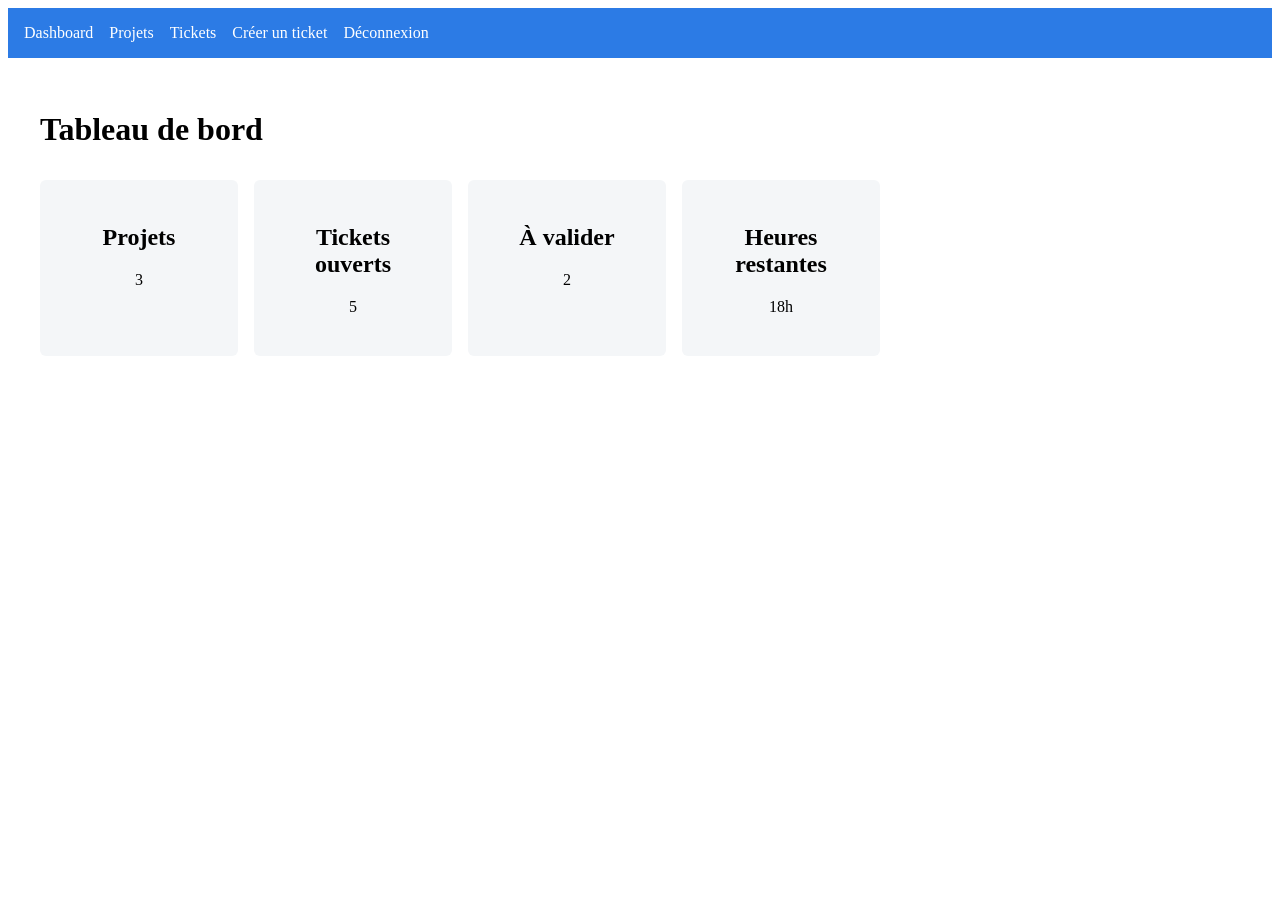
==== dashboard.html @ a52ee2bd "Ajout du dashboard statique" ====
<!DOCTYPE html>
<html lang="fr">
<head>
    <meta charset="UTF-8">
    <title>Dashboard | TP Ticketing</title>
    <link rel="stylesheet" href="css/style.css">
</head>

<body>

    <!-- Navigation -->
    <header class="main-header">
        <nav>
            <a href="dashboard.html">Dashboard</a>
            <a href="projects.html">Projets</a>
            <a href="tickets.html">Tickets</a>
            <a href="ticket-create.html">Créer un ticket</a>
            <a href="index.html">Déconnexion</a>
        </nav>
    </header>

    <!-- Contenu du dashboard -->
    <main class="dashboard">

        <h1>Tableau de bord</h1>

        <!-- Section des statistiques globales avec le nombre de projets, tickets ouverts, à valider et heures restantes -->
        <section class="stats">
            <div class="card">
                <h2>Projets</h2>
                <p>3</p>
            </div>
            <div class="card">
                <h2>Tickets ouverts</h2>
                <p>5</p>
            </div>
            <div class="card">
                <h2>À valider</h2>
                <p>2</p>
            </div>
            <div class="card">
                <h2>Heures restantes</h2>
                <p>18h</p>
            </div>

        </section>

    </main>

</body>
</html>
---- css/style.css ----
/* Header principal */
.main-header {
    background-color: #2c7be5;
    padding: 1rem;
}

.main-header nav {
    display: flex;
    gap: 1rem;
}

.main-header a {
    color: white;
    text-decoration: none;
}

/* Dashboard */
.dashboard {
    padding: 2rem;
}

/* Section statistiques */
.stats {
    display: flex;
    gap: 1rem;
    margin-top: 2rem;
}

/* Cartes statistiques */
.card {
    background-color: #f4f6f8;
    padding: 1.5rem;
    border-radius: 6px;
    width: 150px;
    text-align: center;
}
/* Page projets */
.projects {
    padding: 2rem;
}

/* Tableau */
.projects-table {
    width: 100%;
    border-collapse: collapse;
    margin-top: 1.5rem;
}

.projects-table th,
.projects-table td {
    border: 1px solid #ddd;
    padding: 0.8rem;
    text-align: left;
}

.projects-table th {
    background-color: #f4f6f8;
}
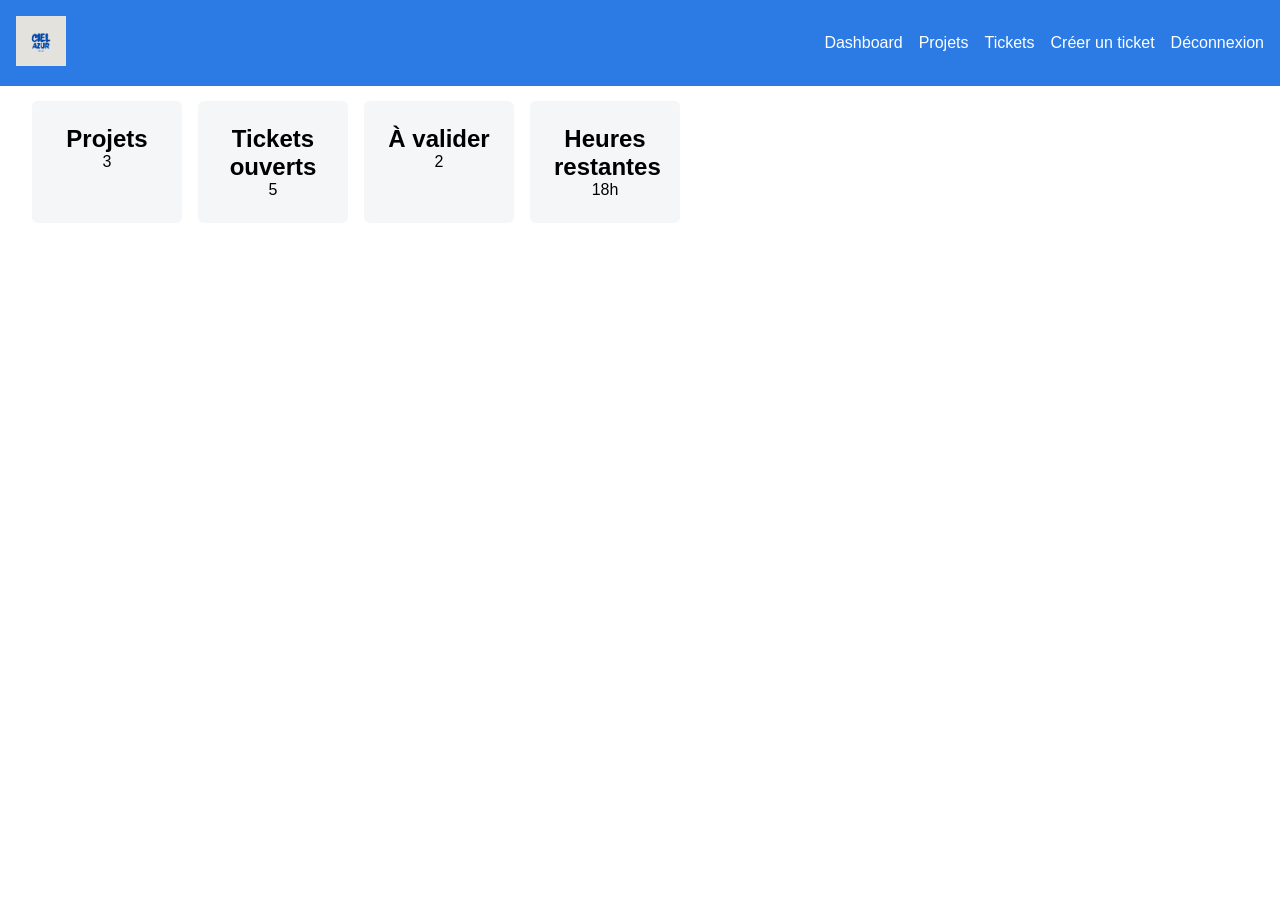
==== commit 9282d6f8: "Étape 1 terminée : pages statiques HTML/CSS du système de ticketing" ====
--- a/dashboard.html
+++ b/dashboard.html
@@ -9,7 +9,15 @@
 <body>
 
     <!-- Navigation -->
-    <header class="main-header">
+    <header class="main-header" style="position: fixed; top: 0; left: 0; right: 0; background-color: #2c7be5; z-index: 1000;">
+    <div class="header-content">
+        <!-- Logo -->
+      <div class="logo">
+    <a href="index.html">
+        <img src="assets/logo.png" alt="Logo">
+    </a>
+</div>
+        <!-- Menu -->
         <nav>
             <a href="dashboard.html">Dashboard</a>
             <a href="projects.html">Projets</a>
@@ -17,8 +25,8 @@
             <a href="ticket-create.html">Créer un ticket</a>
             <a href="index.html">Déconnexion</a>
         </nav>
-    </header>
-
+    </div>
+</header>
     <!-- Contenu du dashboard -->
     <main class="dashboard">
 
--- a/css/style.css
+++ b/css/style.css
@@ -1,3 +1,90 @@
+* {
+    box-sizing: border-box;
+    margin: 0;
+    padding: 0;
+    font-family: Arial, sans-serif;
+}
+/* =========================
+   PAGE LOGIN (ISOLEE)
+========================= */
+
+body.login-page {
+    background-color: #eaf2ff;
+    min-height: 100vh;
+}
+
+/* Header pleine largeur */
+.login-page .main-header {
+    width: 100%;
+    background-color: #2c7be5;
+}
+
+/* Contenu du header bien aligné */
+.login-page .header-content {
+    max-width: 1200px;
+    margin: 0 auto;
+    padding: 1rem 2rem;
+    display: flex;
+    justify-content: space-between;
+    align-items: center;
+}
+
+/* Zone centrale du login */
+.login-page .login-container {
+    max-width: 420px;
+    margin: 5rem auto 0;
+    background-color: rgb(64, 105, 219);
+    padding: 2.5rem;
+    border-radius: 12px;
+    box-shadow: 0 15px 40px rgba(0, 0, 0, 0.12);
+}
+
+/* Titre centré */
+.login-page .login-container h1 {
+    text-align: center;
+    margin-bottom: 2rem;
+}
+
+/* Bouton plus élégant */
+.login-page button {
+    border-radius: 10px;
+}
+
+/* Header avec logo + menu */
+.header-content {
+    display: flex;
+    align-items: center;
+    justify-content: space-between;
+}
+
+.logo img {
+    height: 50px;
+    object-fit: contain
+}
+
+
+
+
+
+.login-container h1 {
+    text-align: center;
+    margin-bottom: 1.5rem;
+}
+
+
+
+label {
+    display: block;
+    margin-bottom: 0.3rem;
+}
+
+input {
+    width: 100%;
+    padding: 0.5rem;
+}
+
+
+
 /* Header principal */
 .main-header {
     background-color: #2c7be5;
@@ -56,3 +143,174 @@
 .projects-table th {
     background-color: #f4f6f8;
 }
+/* Page tickets */
+.tickets {
+    padding: 2rem;
+}
+
+/* Tableau des tickets */
+.tickets-table {
+    width: 100%;
+    border-collapse: collapse;
+    margin-top: 1.5rem;
+}
+
+.tickets-table th,
+.tickets-table td {
+    border: 1px solid #ddd;
+    padding: 0.8rem;
+    text-align: left;
+}
+
+.tickets-table th {
+    background-color: #f4f6f8;
+}
+/* Détail du ticket */
+.ticket-detail {
+    padding: 2rem;
+}
+
+.ticket-info p {
+    margin-bottom: 0.5rem;
+}
+
+.ticket-description,
+.ticket-time {
+    margin-top: 2rem;
+    background-color: #f4f6f8;
+    padding: 1.5rem;
+    border-radius: 8px;
+}
+/* =========================
+   PAGE CRÉATION DE TICKET
+========================= */
+
+.ticket-create {
+    padding: 2rem;
+}
+
+/* Titre de la page */
+.ticket-create h1 {
+    margin-bottom: 1.5rem;
+    color: #2c7be5;
+}
+
+/* =========================
+   FORMULAIRE
+========================= */
+
+.ticket-form {
+    width: 50%;
+    max-width: 600px;
+    background-color: #ffffff;
+    padding: 2rem;
+    border-radius: 10px;
+    box-shadow: 0 8px 20px rgba(0, 0, 0, 0.1);
+}
+
+/* Groupe label + champ */
+.form-group {
+    margin-bottom: 1.2rem;
+}
+
+/* Labels */
+.form-group label {
+    display: block;
+    margin-bottom: 0.4rem;
+    font-size: 0.9rem;
+    font-weight: bold;
+    color: #333;
+}
+
+/* Champs input, select, textarea */
+.form-group input,
+.form-group select,
+.form-group textarea {
+    width: 100%;
+    padding: 0.6rem 0.7rem;
+    border-radius: 6px;
+    border: 1px solid #ccc;
+    font-size: 0.9rem;
+}
+
+/* Focus utilisateur */
+.form-group input:focus,
+.form-group select:focus,
+.form-group textarea:focus {
+    outline: none;
+    border-color: #2c7be5;
+}
+
+/* Champ multiple (collaborateurs) */
+.form-group select[multiple] {
+    height: 90px;
+}
+
+/* =========================
+   BOUTON
+========================= */
+
+.ticket-form button {
+    width: 100%;
+    padding: 0.8rem;
+    margin-top: 1rem;
+    background-color: #2c7be5;
+    color: white;
+    border: none;
+    border-radius: 6px;
+    font-size: 1rem;
+    cursor: pointer;
+    transition: background-color 0.2s ease;
+}
+
+.ticket-form button:hover {
+    background-color: #1f66c1;
+}
+/* =========================
+   LAYOUT 2 COLONNES
+========================= */
+
+.ticket-layout {
+    display: flex;
+    gap: 2rem;
+    margin-top: 1.5rem;
+}
+
+/* Colonne droite : info */
+.ticket-info-box {
+    width: 50%;
+    max-width: 600px;
+    background-color: #ffffff;
+    padding: 2rem;
+    border-radius: 10px;
+    box-shadow: 0 8px 20px rgba(0, 0, 0, 0.1);
+
+/* Image */
+.ticket-info-box img {
+    width: 100%;
+    margin-bottom: 1rem;
+}
+
+/* Titre info */
+.ticket-info-box h2 {
+    color: #2c7be5;
+    margin-bottom: 1rem;
+}
+
+/* Texte info */
+.ticket-info-box p {
+    font-size: 0.9rem;
+    color: #333;
+    margin-bottom: 0.8rem;
+}
+
+/* Responsive */
+@media (max-width: 900px) {
+    .ticket-layout {
+        flex-direction: column;
+    }
+
+    .ticket-info-box {
+        max-width: 100%;
+    }
+}
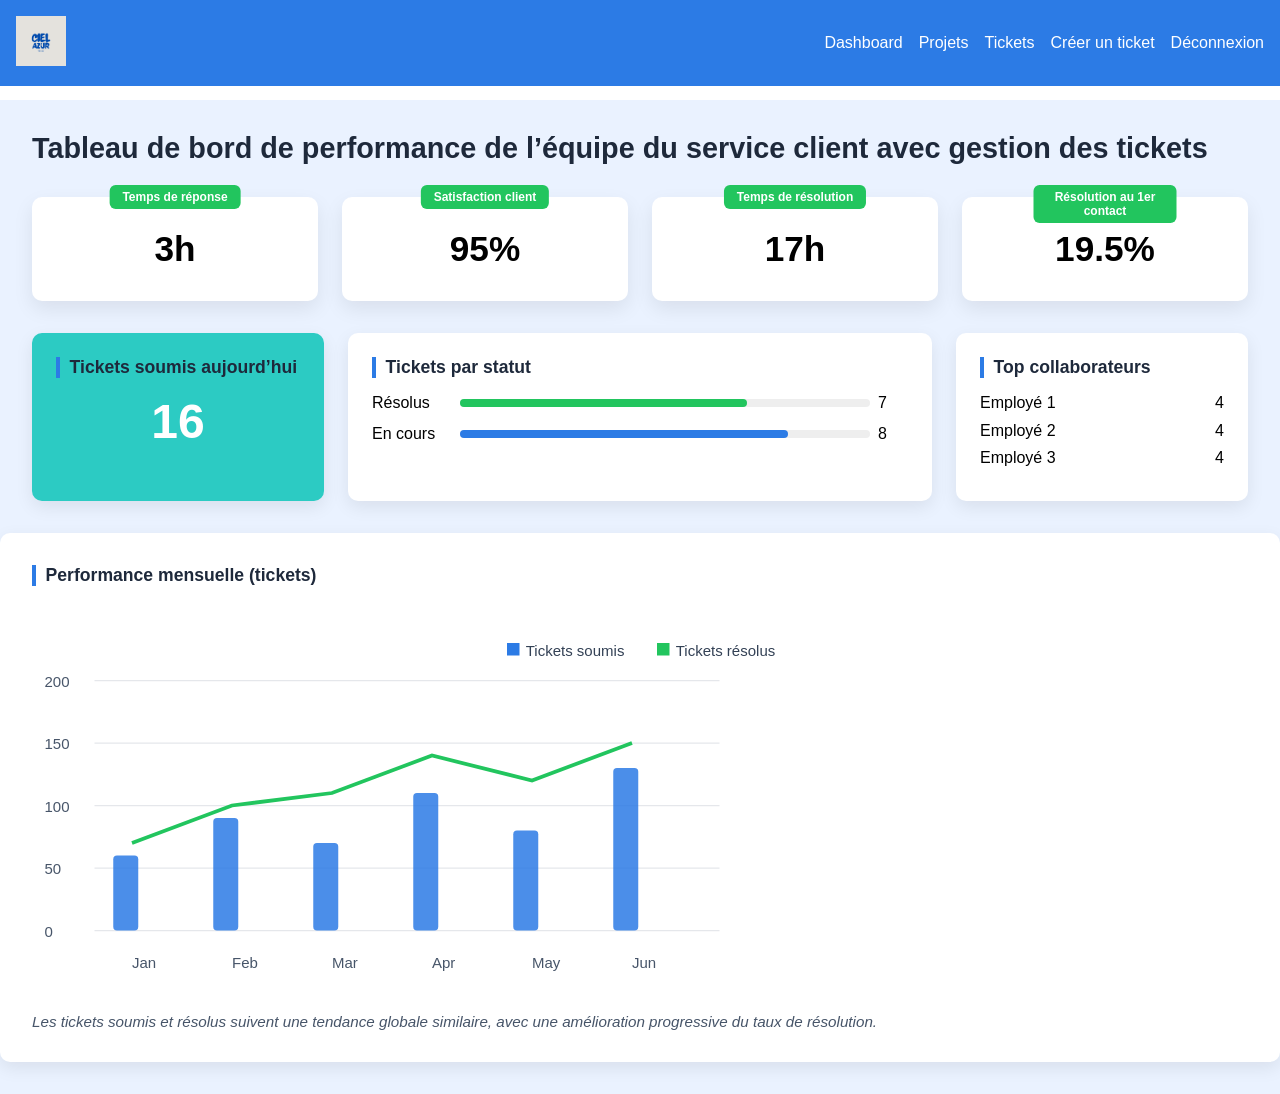
==== commit 7d98c20d: "mise a jour de la page de la page projet" ====
--- a/dashboard.html
+++ b/dashboard.html
@@ -8,15 +8,18 @@
 
 <body>
 
-    <!-- Navigation -->
-    <header class="main-header" style="position: fixed; top: 0; left: 0; right: 0; background-color: #2c7be5; z-index: 1000;">
+<!-- Navigation -->
+<header class="main-header"
+        style="position: fixed; top: 0; left: 0; right: 0; background-color: #2c7be5; z-index: 1000;">
     <div class="header-content">
+
         <!-- Logo -->
-      <div class="logo">
-    <a href="index.html">
-        <img src="assets/logo.png" alt="Logo">
-    </a>
-</div>
+        <div class="logo">
+            <a href="index.html">
+                <img src="assets/logo.png" alt="Logo">
+            </a>
+        </div>
+
         <!-- Menu -->
         <nav>
             <a href="dashboard.html">Dashboard</a>
@@ -27,33 +30,178 @@
         </nav>
     </div>
 </header>
-    <!-- Contenu du dashboard -->
-    <main class="dashboard">
-
-        <h1>Tableau de bord</h1>
-
-        <!-- Section des statistiques globales avec le nombre de projets, tickets ouverts, à valider et heures restantes -->
-        <section class="stats">
-            <div class="card">
-                <h2>Projets</h2>
-                <p>3</p>
+
+<!-- Contenu du dashboard -->
+<main class="dashboard" style="margin-top: 100px; width: 100%;">
+
+
+    <!-- TITRE DU DASHBOARD -->
+    <div class="dashboard-title-wrapper">
+        <h1 class="dashboard-title">
+            Tableau de bord de performance de l’équipe du service client avec gestion des tickets
+        </h1>
+    </div>
+
+    <!-- KPI principaux -->
+    <section class="kpi-grid">
+
+    <!-- Temps de réponse -->
+    <div style="position: relative; background: white; padding: 2rem 1.5rem; border-radius: 10px; text-align: center; box-shadow: 0 8px 20px rgba(0,0,0,0.08);">
+        <span style="position: absolute; top: -12px; left: 50%; transform: translateX(-50%); background-color: #22c55e; color: white; padding: 0.3rem 0.8rem; border-radius: 6px; font-size: 0.75rem; font-weight: 600;">
+            Temps de réponse
+        </span>
+        <div style="font-size: 2.2rem; font-weight: bold;">3h</div>
+    </div>
+
+    <!-- Satisfaction client -->
+    <div style="position: relative; background: white; padding: 2rem 1.5rem; border-radius: 10px; text-align: center; box-shadow: 0 8px 20px rgba(0,0,0,0.08);">
+        <span style="position: absolute; top: -12px; left: 50%; transform: translateX(-50%); background-color: #22c55e; color: white; padding: 0.3rem 0.8rem; border-radius: 6px; font-size: 0.75rem; font-weight: 600;">
+            Satisfaction client
+        </span>
+        <div style="font-size: 2.2rem; font-weight: bold;">95%</div>
+    </div>
+
+    <!-- Temps de résolution -->
+    <div style="position: relative; background: white; padding: 2rem 1.5rem; border-radius: 10px; text-align: center; box-shadow: 0 8px 20px rgba(0,0,0,0.08);">
+        <span style="position: absolute; top: -12px; left: 50%; transform: translateX(-50%); background-color: #22c55e; color: white; padding: 0.3rem 0.8rem; border-radius: 6px; font-size: 0.75rem; font-weight: 600;">
+            Temps de résolution
+        </span>
+        <div style="font-size: 2.2rem; font-weight: bold;">17h</div>
+    </div>
+
+    <!-- Résolution au 1er contact -->
+    <div style="position: relative; background: white; padding: 2rem 1.5rem; border-radius: 10px; text-align: center; box-shadow: 0 8px 20px rgba(0,0,0,0.08);">
+        <span style="position: absolute; top: -12px; left: 50%; transform: translateX(-50%); background-color: #22c55e; color: white; padding: 0.3rem 0.8rem; border-radius: 6px; font-size: 0.75rem; font-weight: 600;">
+            Résolution au 1er contact
+        </span>
+        <div style="font-size: 2.2rem; font-weight: bold;">19.5%</div>
+    </div>
+
+</section>
+
+
+    <!-- Ligne centrale -->
+    <section class="dashboard-row">
+
+        <!-- Tickets du jour -->
+        <div class="panel highlight">
+            <h3>Tickets soumis aujourd’hui</h3>
+            <p class="big-number">16</p>
+        </div>
+
+        <!-- Tickets par statut -->
+        <div class="panel">
+            <h3>Tickets par statut</h3>
+
+            <div class="status-row">
+                <span>Résolus</span>
+                <div class="bar">
+                    <div class="bar-fill green" style="width:70%"></div>
+                </div>
+                <span>7</span>
             </div>
-            <div class="card">
-                <h2>Tickets ouverts</h2>
-                <p>5</p>
+
+            <div class="status-row">
+                <span>En cours</span>
+                <div class="bar">
+                    <div class="bar-fill blue" style="width:80%"></div>
+                </div>
+                <span>8</span>
             </div>
-            <div class="card">
-                <h2>À valider</h2>
-                <p>2</p>
-            </div>
-            <div class="card">
-                <h2>Heures restantes</h2>
-                <p>18h</p>
-            </div>
-
-        </section>
-
-    </main>
+        </div>
+
+        <!-- Top collaborateurs -->
+        <div class="panel">
+            <h3>Top collaborateurs</h3>
+            <ul class="top-list">
+                <li>Employé 1 <span>4</span></li>
+                <li>Employé 2 <span>4</span></li>
+                <li>Employé 3 <span>4</span></li>
+            </ul>
+        </div>
+
+    </section>
+
+    <!-- Performance mensuelle -->
+   <section class="panel full" style="
+    width: 100vw;
+    margin-left: calc(-50vw + 50%);
+    padding: 2rem;
+">
+
+        <h3>Performance mensuelle (tickets)</h3>
+
+        <svg class="combo-chart" viewBox="0 0 600 300">
+
+            <!-- Grille -->
+            <g class="grid">
+                <line x1="50" y1="50" x2="550" y2="50" />
+                <line x1="50" y1="100" x2="550" y2="100" />
+                <line x1="50" y1="150" x2="550" y2="150" />
+                <line x1="50" y1="200" x2="550" y2="200" />
+                <line x1="50" y1="250" x2="550" y2="250" />
+            </g>
+
+            <!-- Axe Y -->
+            <g class="axis">
+                <text x="10" y="255">0</text>
+                <text x="10" y="205">50</text>
+                <text x="10" y="155">100</text>
+                <text x="10" y="105">150</text>
+                <text x="10" y="55">200</text>
+            </g>
+
+            <!-- Axe X -->
+            <g class="axis">
+                <text x="80" y="280">Jan</text>
+                <text x="160" y="280">Feb</text>
+                <text x="240" y="280">Mar</text>
+                <text x="320" y="280">Apr</text>
+                <text x="400" y="280">May</text>
+                <text x="480" y="280">Jun</text>
+            </g>
+
+            <!-- Barres : tickets soumis -->
+            <g class="bars">
+                <rect x="65"  y="190" width="20" height="60" />
+                <rect x="145" y="160" width="20" height="90" />
+                <rect x="225" y="180" width="20" height="70" />
+                <rect x="305" y="140" width="20" height="110" />
+                <rect x="385" y="170" width="20" height="80" />
+                <rect x="465" y="120" width="20" height="130" />
+            </g>
+
+            <!-- Courbes -->
+            <polyline
+                points="80,200 160,170 240,180 320,140 400,160 480,120"
+                class="line submitted"
+                fill="none"
+            />
+
+            <polyline
+                points="80,180 160,150 240,140 320,110 400,130 480,100"
+                class="line solved"
+                fill="none"
+            />
+
+            <!-- Légende -->
+            <g class="legend">
+                <rect x="380" y="20" width="10" height="10" fill="#2c7be5"/>
+                <text x="395" y="30">Tickets soumis</text>
+
+                <rect x="500" y="20" width="10" height="10" fill="#22c55e"/>
+                <text x="515" y="30">Tickets résolus</text>
+            </g>
+
+        </svg>
+
+        <p class="chart-analysis">
+            Les tickets soumis et résolus suivent une tendance globale similaire,
+            avec une amélioration progressive du taux de résolution.
+        </p>
+    </section>
+
+</main>
 
 </body>
 </html>
--- a/css/style.css
+++ b/css/style.css
@@ -121,28 +121,10 @@
     width: 150px;
     text-align: center;
 }
-/* Page projets */
-.projects {
-    padding: 2rem;
-}
+
 
 /* Tableau */
-.projects-table {
-    width: 100%;
-    border-collapse: collapse;
-    margin-top: 1.5rem;
-}
-
-.projects-table th,
-.projects-table td {
-    border: 1px solid #ddd;
-    padding: 0.8rem;
-    text-align: left;
-}
-
-.projects-table th {
-    background-color: #f4f6f8;
-}
+
 /* Page tickets */
 .tickets {
     padding: 2rem;
@@ -284,7 +266,7 @@
     padding: 2rem;
     border-radius: 10px;
     box-shadow: 0 8px 20px rgba(0, 0, 0, 0.1);
-
+}
 /* Image */
 .ticket-info-box img {
     width: 100%;
@@ -314,3 +296,325 @@
         max-width: 100%;
     }
 }
+/* =========================
+   DASHBOARD KPI – TICKETING
+========================= */
+
+.dashboard {
+    background-color: #eaf2ff;
+    min-height: 100vh;
+}
+
+/* KPI */
+.kpi-grid {
+    display: grid;
+    grid-template-columns: repeat(auto-fit, minmax(200px, 1fr));
+    gap: 1.5rem;
+    margin-bottom: 2rem;
+}
+
+.kpi-card {
+    background-color: white;
+    padding: 1.2rem;
+    border-radius: 10px;
+    box-shadow: 0 6px 18px rgba(0,0,0,0.08);
+}
+
+.kpi-title {
+    font-size: 0.85rem;
+    color: #555;
+}
+
+.kpi-value {
+    font-size: 1.8rem;
+    color: #2c7be5;
+}
+
+/* Ligne centrale */
+.dashboard-row {
+    display: grid;
+    grid-template-columns: 1fr 2fr 1fr;
+    gap: 1.5rem;
+    margin-bottom: 2rem;
+}
+
+/* Panels */
+.panel {
+    background-color: white;
+    padding: 1.5rem;
+    border-radius: 10px;
+    box-shadow: 0 6px 18px rgba(0,0,0,0.08);
+}
+
+.panel.highlight {
+    background-color: #2ccbc3;
+    color: white;
+}
+
+.big-number {
+    font-size: 3rem;
+    font-weight: bold;
+    text-align: center;
+}
+
+/* Statuts */
+.status-row {
+    display: grid;
+    grid-template-columns: 80px 1fr 30px;
+    align-items: center;
+    gap: 0.5rem;
+    margin-bottom: 0.8rem;
+}
+
+.bar {
+    background-color: #eee;
+    height: 8px;
+    border-radius: 4px;
+}
+
+.bar-fill {
+    height: 100%;
+    border-radius: 4px;
+}
+
+.bar-fill.green { background-color: #22c55e; }
+.bar-fill.blue { background-color: #2c7be5; }
+
+/* Top list */
+.top-list {
+    list-style: none;
+    padding: 0;
+}
+
+.top-list li {
+    display: flex;
+    justify-content: space-between;
+    margin-bottom: 0.6rem;
+}
+
+/* Performance */
+.panel.full {
+    margin-top: 2rem;
+}
+
+.fake-chart {
+    display: flex;
+    gap: 0.6rem;
+    align-items: flex-end;
+    height: 200px;
+    margin-top: 1rem;
+}
+
+.chart-bar {
+    width: 30px;
+    background-color: #2c7be5;
+    border-radius: 4px 4px 0 0;
+}
+
+.chart-legend {
+    margin-top: 0.8rem;
+    font-size: 0.85rem;
+    color: #555;
+}
+
+/* Responsive */
+@media (max-width: 900px) {
+    .dashboard-row {
+        grid-template-columns: 1fr;
+    }
+}
+/* Titres des sections dashboard */
+.dashboard h1 {
+    font-size: 1.8rem;
+    margin-bottom: 2rem;
+    color: #1e293b;
+}
+
+.panel h3 {
+    font-size: 1.1rem;
+    font-weight: 600;
+    margin-bottom: 1rem;
+    color: #1e293b;
+    border-left: 4px solid #2c7be5;
+    padding-left: 0.6rem;
+}
+/* Graphiques combinés */
+.charts-row {
+    display: grid;
+    grid-template-columns: 1fr 1fr;
+    gap: 2rem;
+    align-items: center;
+}
+
+.fake-chart.line {
+    height: 200px;
+}
+
+.line-chart {
+    width: 100%;
+    height: 100%;
+}
+
+/* Texte d'analyse */
+.chart-analysis {
+    margin-top: 1rem;
+    font-size: 0.95rem;
+    color: #475569;
+    font-style: italic;
+}
+/*/* =========================
+   COMBO CHART (BARRES + LIGNE)
+========================= */
+
+.combo-chart {
+    width: 100%;
+    max-width: 750px;
+    height: auto;
+    margin-top: 1rem;
+}
+
+/* Grille */
+.grid line {
+    stroke: #e5e7eb;
+    stroke-width: 1;
+}
+
+/* Axes */
+.axis text {
+    font-size: 12px;
+    fill: #475569;
+}
+
+/* Barres */
+.bars rect {
+    fill: #2c7be5;
+    opacity: 0.85;
+    rx: 3;
+}
+
+/* Courbe */
+.line.solved {
+    fill: none;
+    stroke: #22c55e;
+    stroke-width: 3;
+}
+
+/* Points */
+.points circle {
+    fill: #22c55e;
+}
+
+/* Légende */
+.legend text {
+    font-size: 12px;
+    fill: #334155;
+}
+
+/* Analyse */
+.chart-analysis {
+    margin-top: 1rem;
+    font-size: 0.95rem;
+    color: #475569;
+    font-style: italic;
+}
+.line {
+    fill: none;
+}
+
+/* Page projets – style moderne */
+.page-title {
+    font-size: 1.8rem;
+    margin-bottom: 0.3rem;
+    text-align: center;
+}
+
+.page-subtitle {
+    color: #64748b;
+    margin-bottom: 2.5rem;
+    text-align: center;
+}
+
+.projects-grid {
+    display: grid;
+    grid-template-columns: repeat(auto-fill, minmax(360px, 1fr));
+    gap: 2rem;
+}
+
+/* Cartes plus grandes */
+.project-card {
+    background: white;
+    padding: 2rem;
+    border-radius: 16px;
+    box-shadow: 0 12px 30px rgba(0,0,0,0.1);
+    min-height: 240px;
+}
+
+
+/* Header projet */
+.project-header {
+    display: flex;
+    justify-content: space-between;
+    align-items: center;
+}
+
+.project-header h2 {
+    font-size: 1.2rem;
+}
+
+/* Badges */
+.badge {
+    font-size: 0.7rem;
+    padding: 0.3rem 0.6rem;
+    border-radius: 999px;
+    color: white;
+}
+
+.badge.active {
+    background-color: #22c55e;
+}
+
+.badge.warning {
+    background-color: #f59e0b;
+}
+
+/* Infos projet */
+.project-client,
+.project-collab {
+    font-size: 0.9rem;
+    color: #475569;
+}
+
+/* Heures */
+.hours span {
+    font-size: 0.85rem;
+}
+
+.progress {
+    background: #e5e7eb;
+    border-radius: 999px;
+    height: 8px;
+    overflow: hidden;
+    margin-top: 4px;
+}
+
+.progress-fill {
+    background: #2c7be5;
+    height: 100%;
+}
+
+.progress-fill.danger {
+    background: #ef4444;
+}
+
+/* Actions */
+.project-actions {
+    margin-top: auto;
+}
+
+.btn-link {
+    display: inline-block;
+    margin-top: 0.8rem;
+    text-decoration: none;
+    color: #2c7be5;
+    font-weight: 500;
+}
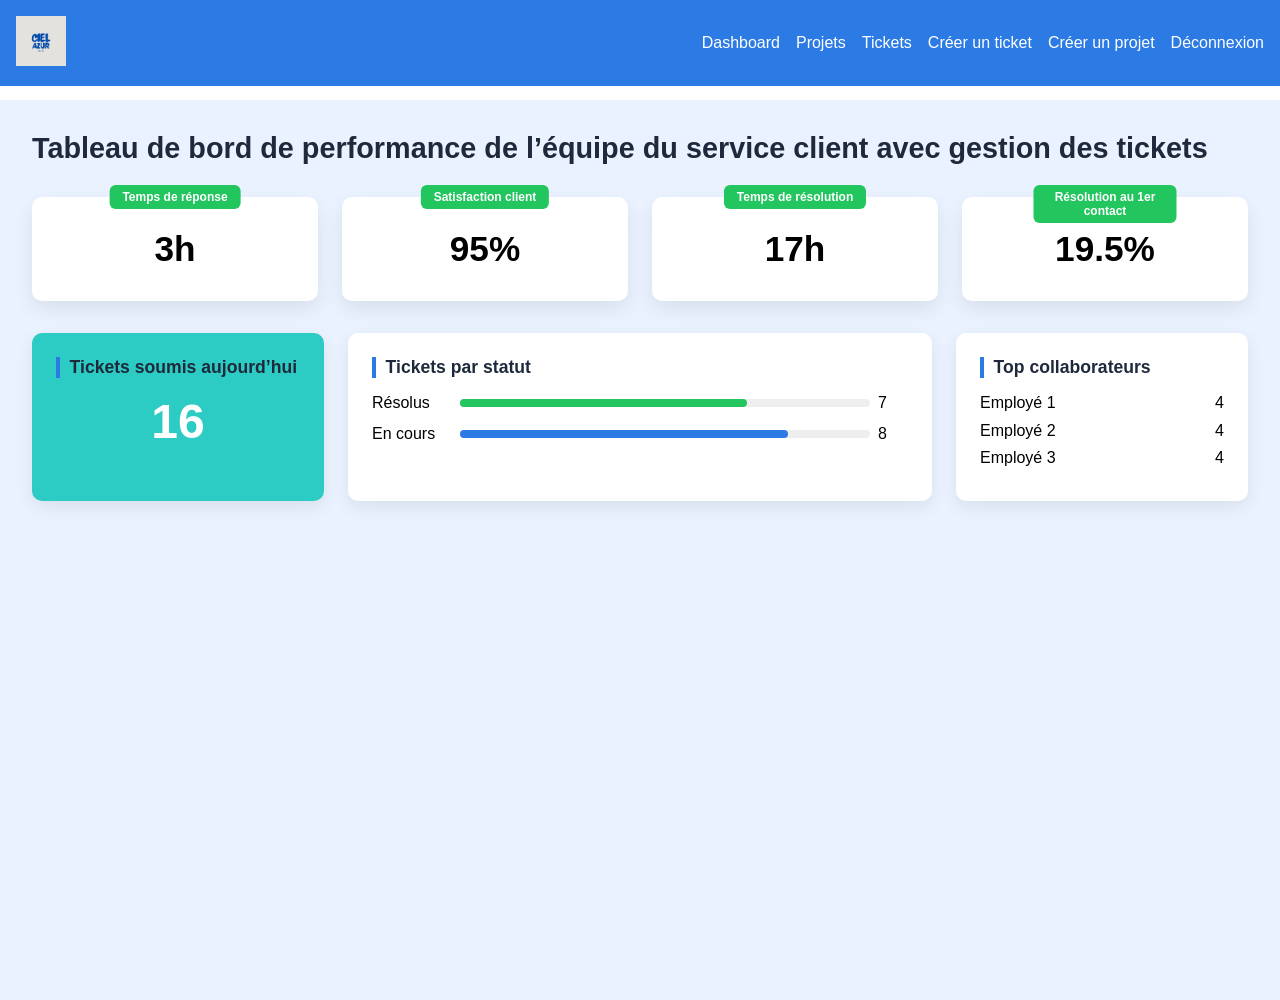
==== commit a531d38d: "creation de projet et detail de projet" ====
--- a/dashboard.html
+++ b/dashboard.html
@@ -26,6 +26,7 @@
             <a href="projects.html">Projets</a>
             <a href="tickets.html">Tickets</a>
             <a href="ticket-create.html">Créer un ticket</a>
+            <a href="project-create.html">Créer un projet</a>
             <a href="index.html">Déconnexion</a>
         </nav>
     </div>
@@ -122,84 +123,6 @@
 
     </section>
 
-    <!-- Performance mensuelle -->
-   <section class="panel full" style="
-    width: 100vw;
-    margin-left: calc(-50vw + 50%);
-    padding: 2rem;
-">
-
-        <h3>Performance mensuelle (tickets)</h3>
-
-        <svg class="combo-chart" viewBox="0 0 600 300">
-
-            <!-- Grille -->
-            <g class="grid">
-                <line x1="50" y1="50" x2="550" y2="50" />
-                <line x1="50" y1="100" x2="550" y2="100" />
-                <line x1="50" y1="150" x2="550" y2="150" />
-                <line x1="50" y1="200" x2="550" y2="200" />
-                <line x1="50" y1="250" x2="550" y2="250" />
-            </g>
-
-            <!-- Axe Y -->
-            <g class="axis">
-                <text x="10" y="255">0</text>
-                <text x="10" y="205">50</text>
-                <text x="10" y="155">100</text>
-                <text x="10" y="105">150</text>
-                <text x="10" y="55">200</text>
-            </g>
-
-            <!-- Axe X -->
-            <g class="axis">
-                <text x="80" y="280">Jan</text>
-                <text x="160" y="280">Feb</text>
-                <text x="240" y="280">Mar</text>
-                <text x="320" y="280">Apr</text>
-                <text x="400" y="280">May</text>
-                <text x="480" y="280">Jun</text>
-            </g>
-
-            <!-- Barres : tickets soumis -->
-            <g class="bars">
-                <rect x="65"  y="190" width="20" height="60" />
-                <rect x="145" y="160" width="20" height="90" />
-                <rect x="225" y="180" width="20" height="70" />
-                <rect x="305" y="140" width="20" height="110" />
-                <rect x="385" y="170" width="20" height="80" />
-                <rect x="465" y="120" width="20" height="130" />
-            </g>
-
-            <!-- Courbes -->
-            <polyline
-                points="80,200 160,170 240,180 320,140 400,160 480,120"
-                class="line submitted"
-                fill="none"
-            />
-
-            <polyline
-                points="80,180 160,150 240,140 320,110 400,130 480,100"
-                class="line solved"
-                fill="none"
-            />
-
-            <!-- Légende -->
-            <g class="legend">
-                <rect x="380" y="20" width="10" height="10" fill="#2c7be5"/>
-                <text x="395" y="30">Tickets soumis</text>
-
-                <rect x="500" y="20" width="10" height="10" fill="#22c55e"/>
-                <text x="515" y="30">Tickets résolus</text>
-            </g>
-
-        </svg>
-
-        <p class="chart-analysis">
-            Les tickets soumis et résolus suivent une tendance globale similaire,
-            avec une amélioration progressive du taux de résolution.
-        </p>
-    </section>
 
 </main>
 
--- a/css/style.css
+++ b/css/style.css
@@ -127,6 +127,7 @@
 
 /* Page tickets */
 .tickets {
+    margin-top: 100px; 
     padding: 2rem;
 }
 
@@ -526,6 +527,13 @@
     font-size: 1.8rem;
     margin-bottom: 0.3rem;
     text-align: center;
+    padding: 0.6rem 1.2rem;
+    border: 2px solid #2c7be5;
+    border-radius: 12px;
+    margin: 0 auto 1rem auto ;
+    display: flex;    justify-content: center;
+    align-items: center;
+
 }
 
 .page-subtitle {
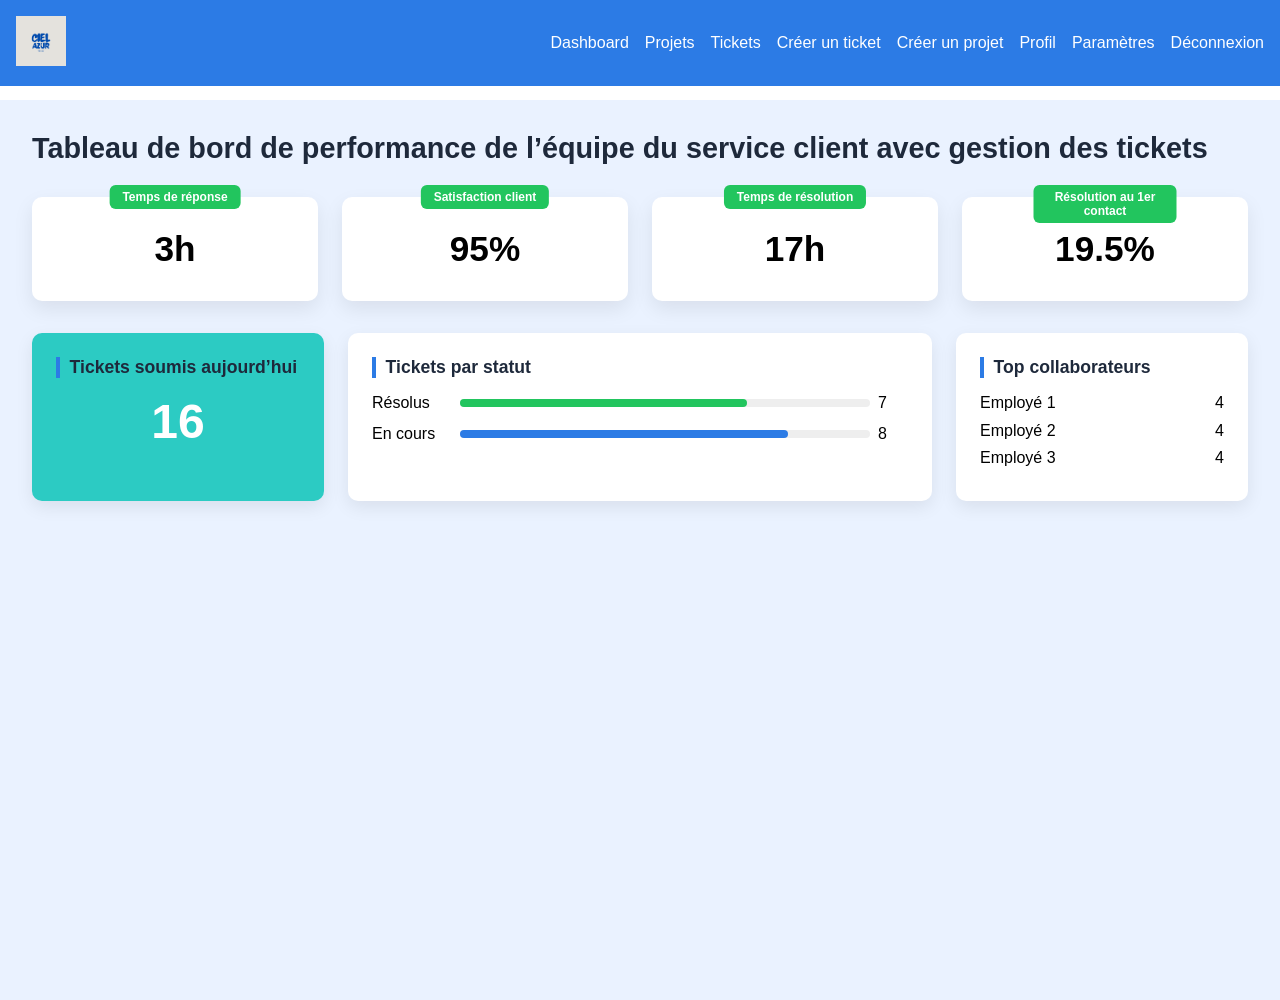
==== commit f1c0c508: "creation des page profile, forgot password register et setting  .htlm" ====
--- a/dashboard.html
+++ b/dashboard.html
@@ -27,6 +27,8 @@
             <a href="tickets.html">Tickets</a>
             <a href="ticket-create.html">Créer un ticket</a>
             <a href="project-create.html">Créer un projet</a>
+            <a href="profile.html">Profil</a>
+            <a href="setting.html">Paramètres</a>
             <a href="index.html">Déconnexion</a>
         </nav>
     </div>
--- a/css/style.css
+++ b/css/style.css
@@ -227,6 +227,87 @@
 /* Champ multiple (collaborateurs) */
 .form-group select[multiple] {
     height: 90px;
+}
+/* =========================
+   PAGE DÉTAIL DU TICKET
+========================= */
+
+.ticket-detail {
+    margin-top: 100px;
+    padding: 2rem;
+    background-color: #eaf2ff;
+    min-height: calc(100vh - 100px);
+}
+
+/* Titre principal */
+.ticket-detail h1 {
+    text-align: center;
+    margin-bottom: 2rem;
+    font-size: 1.8rem;
+    color: #1e293b;
+}
+
+/* Bloc infos générales */
+.ticket-info {
+    display: grid;
+    grid-template-columns: repeat(auto-fit, minmax(220px, 1fr));
+    gap: 1rem;
+    background-color: white;
+    padding: 1.5rem;
+    border-radius: 14px;
+    box-shadow: 0 10px 25px rgba(0,0,0,0.08);
+    margin-bottom: 2rem;
+}
+
+.ticket-info p {
+    background-color: #f8fafc;
+    padding: 0.8rem 1rem;
+    border-radius: 10px;
+    font-size: 0.95rem;
+}
+
+.ticket-info strong {
+    color: #2c7be5;
+}
+
+/* Sections (description / temps) */
+.ticket-description,
+.ticket-time {
+    background-color: white;
+    padding: 1.8rem;
+    border-radius: 14px;
+    box-shadow: 0 10px 25px rgba(0,0,0,0.08);
+    margin-bottom: 2rem;
+}
+
+/* Titres des sections */
+.ticket-description h2,
+.ticket-time h2 {
+    font-size: 1.2rem;
+    margin-bottom: 1rem;
+    color: #1e293b;
+    border-left: 4px solid #2c7be5;
+    padding-left: 0.6rem;
+}
+
+/* Texte description */
+.ticket-description p {
+    line-height: 1.6;
+    color: #334155;
+}
+
+/* Temps passé mis en valeur */
+.ticket-time p {
+    font-size: 1.1rem;
+    font-weight: bold;
+    color: #1e293b;
+}
+
+/* Responsive */
+@media (max-width: 768px) {
+    .ticket-detail {
+        padding: 1rem;
+    }
 }
 
 /* =========================
